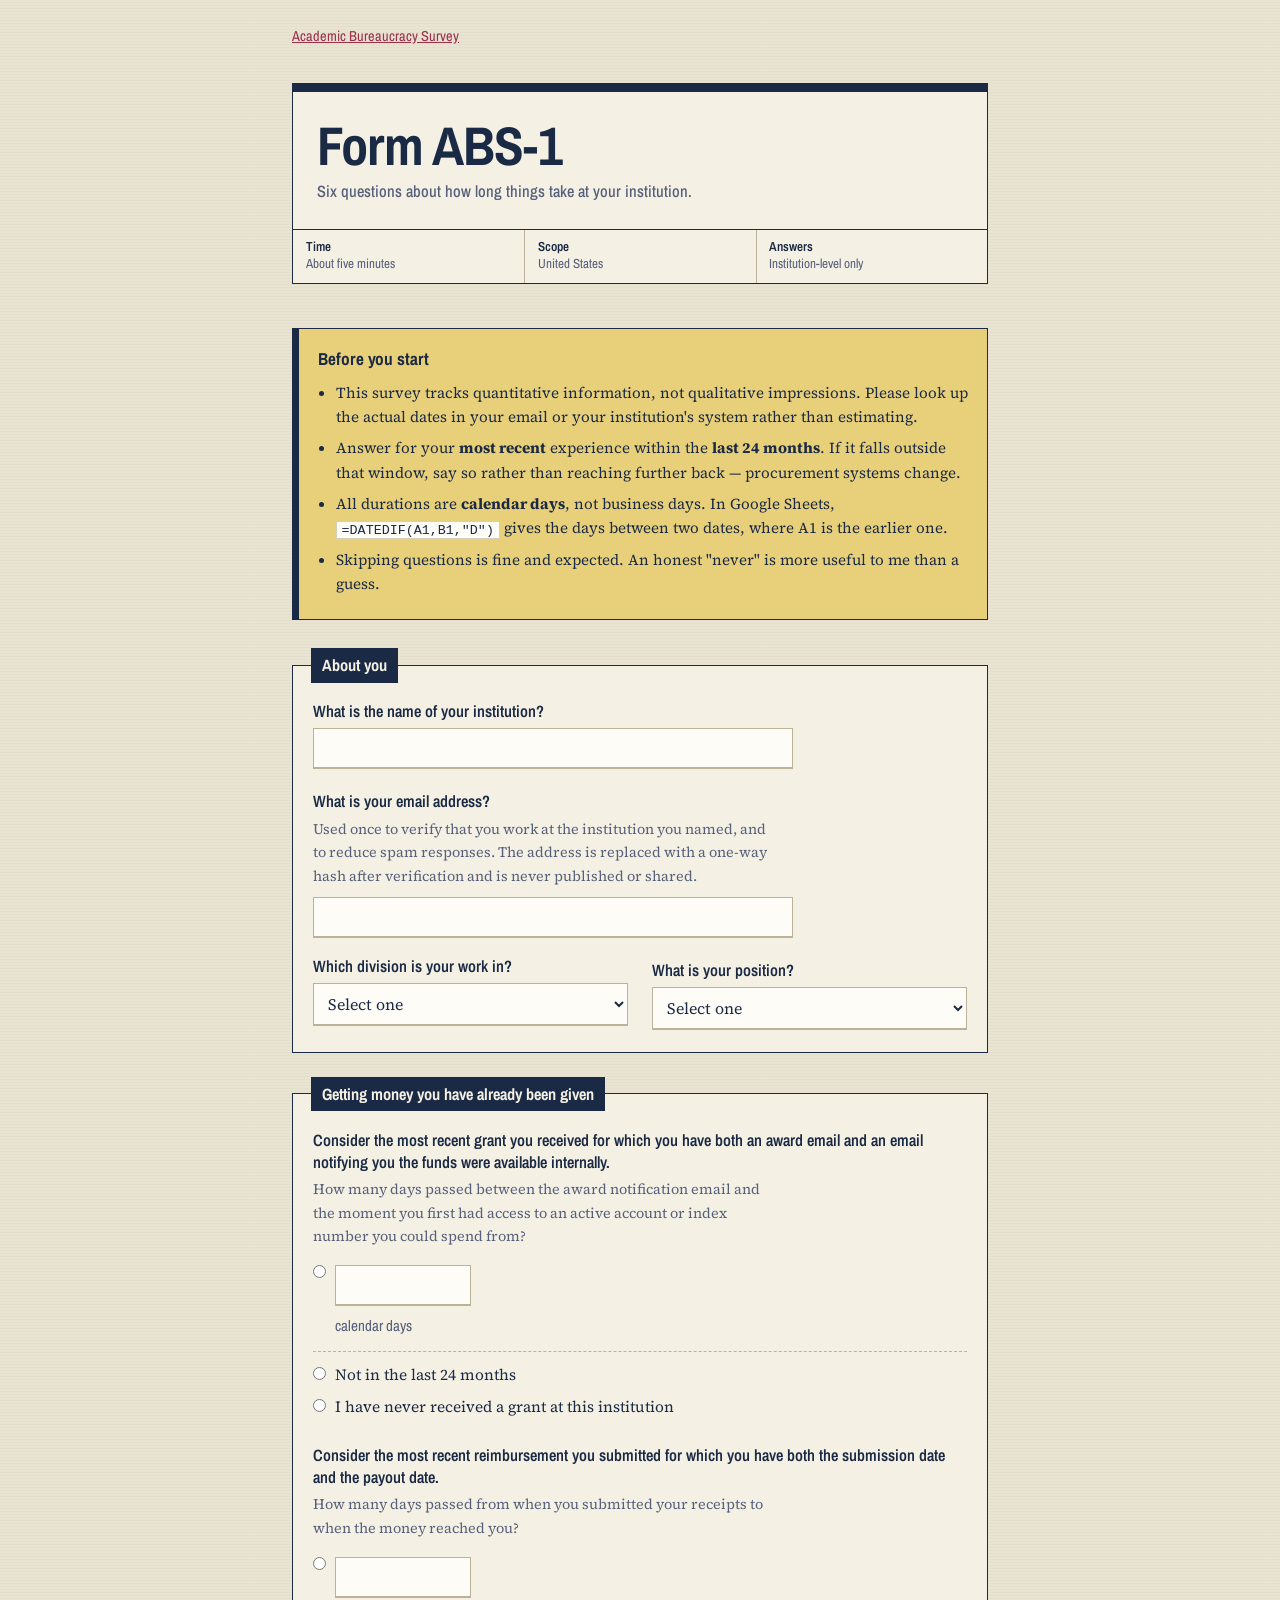
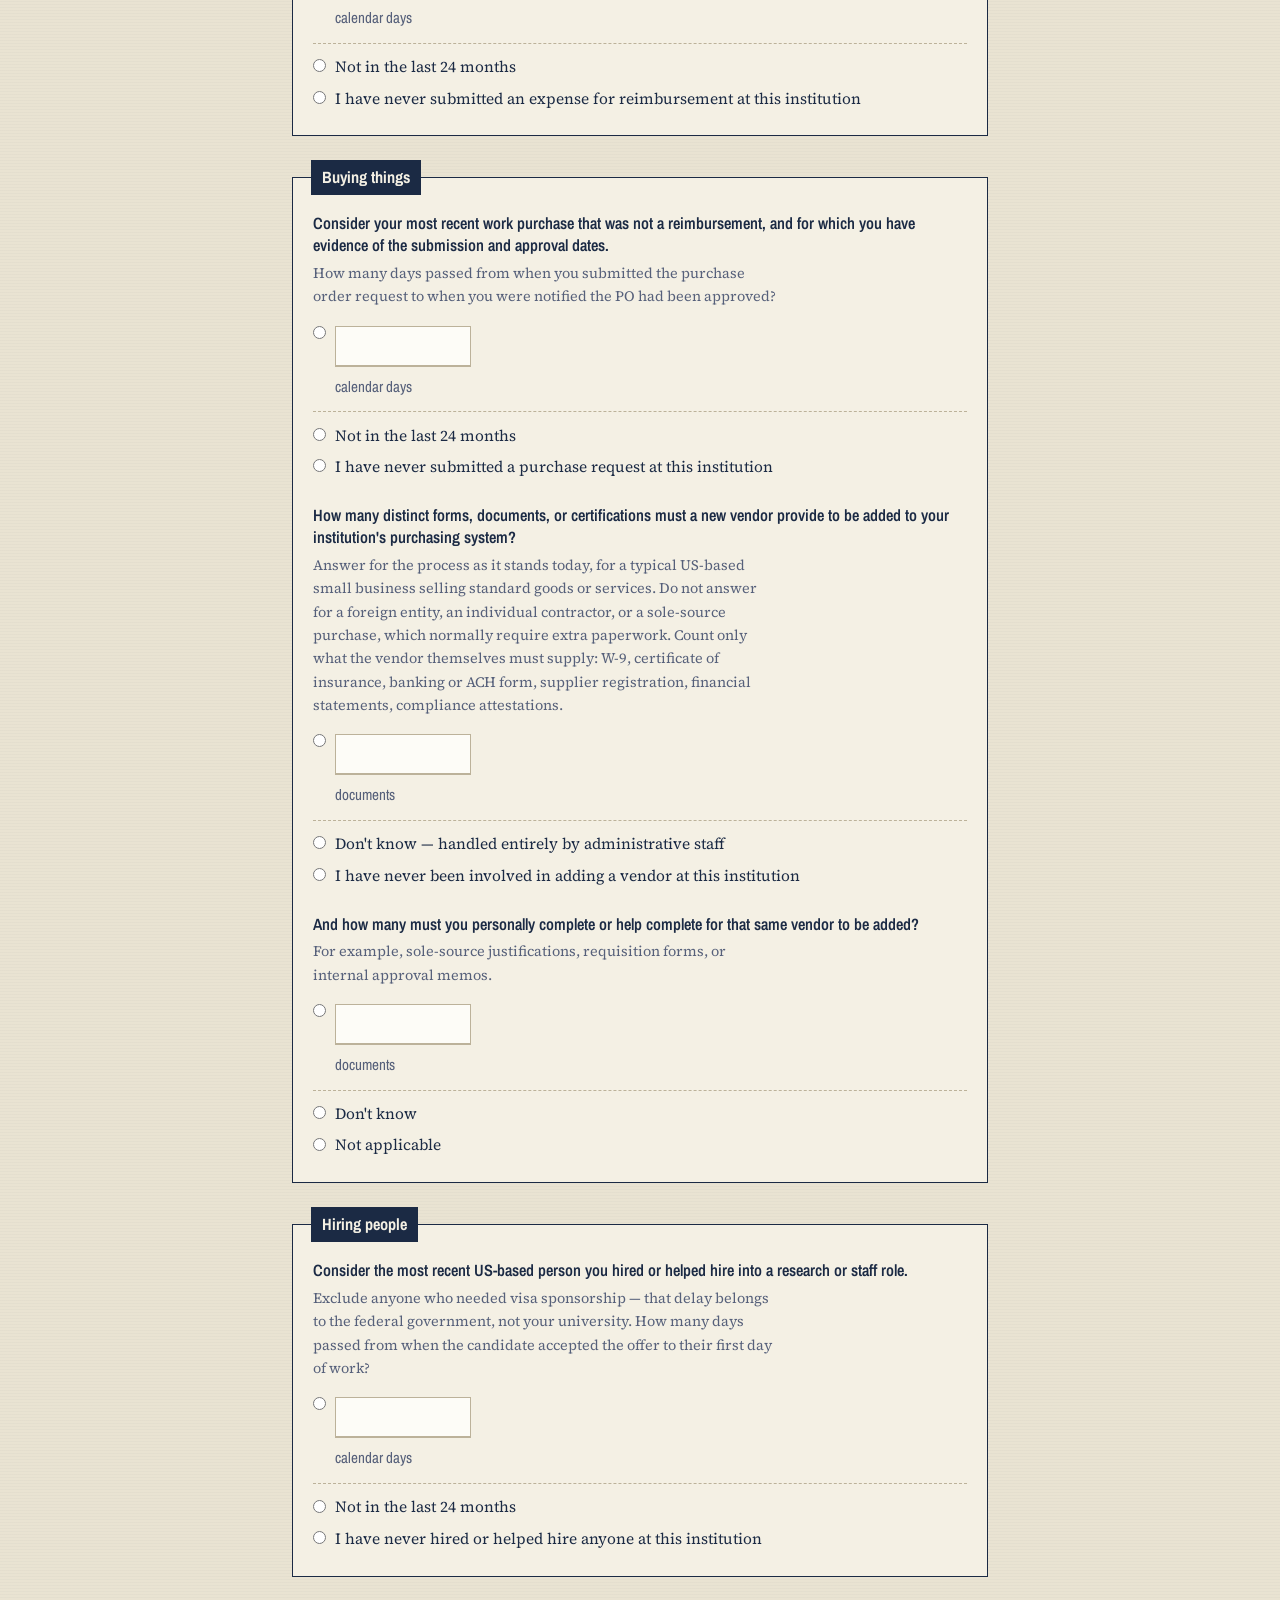
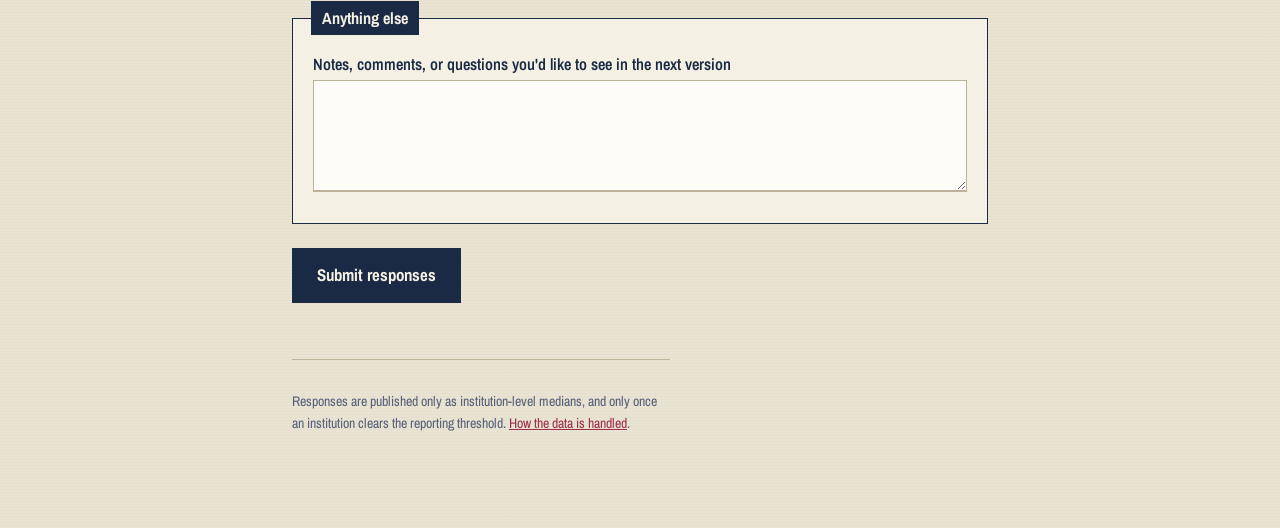
==== survey.html @ 0650f479 "Add files via upload" ====
<!doctype html>
<html lang="en">
<head>
<meta charset="utf-8">
<meta name="viewport" content="width=device-width, initial-scale=1">
<title>Fill out the survey — Academic Bureaucracy Survey</title>
<meta name="robots" content="noindex">
<link rel="preconnect" href="https://fonts.googleapis.com">
<link rel="preconnect" href="https://fonts.gstatic.com" crossorigin>
<link href="https://fonts.googleapis.com/css2?family=Archivo+Narrow:wght@500;600;700&family=Source+Serif+4:opsz,wght@8..60,400;8..60,600&display=swap" rel="stylesheet">
<link rel="stylesheet" href="assets/style.css">
</head>
<body>
<main class="sheet">

  <p class="crumb"><a href="index.html">Academic Bureaucracy Survey</a></p>

  <header class="docket">
    <div class="docket-body">
      <h1>Form ABS-1</h1>
      <p class="subtitle">Six questions about how long things take at your institution.</p>
    </div>
    <div class="docket-meta">
      <div><b>Time</b>About five minutes</div>
      <div><b>Scope</b>United States</div>
      <div><b>Answers</b>Institution-level only</div>
    </div>
  </header>

  <div class="instructions">
    <h2>Before you start</h2>
    <ul>
      <li>This survey tracks quantitative information, not qualitative impressions. Please look up the actual dates in your email or your institution's system rather than estimating.</li>
      <li>Answer for your <b>most recent</b> experience within the <b>last 24 months</b>. If it falls outside that window, say so rather than reaching further back — procurement systems change.</li>
      <li>All durations are <b>calendar days</b>, not business days. In Google Sheets, <code>=DATEDIF(A1,B1,"D")</code> gives the days between two dates, where A1 is the earlier one.</li>
      <li>Skipping questions is fine and expected. An honest "never" is more useful to me than a guess.</li>
    </ul>
  </div>

  <form id="abs-form" novalidate>

    <fieldset>
      <legend>About you</legend>

      <div class="q">
        <label for="institution">What is the name of your institution?</label>
        <input type="text" id="institution" name="institution" autocomplete="organization" required>
      </div>

      <div class="q">
        <label for="email">What is your email address?</label>
        <p class="help">Used once to verify that you work at the institution you named, and to reduce spam responses. The address is replaced with a one-way hash after verification and is never published or shared.</p>
        <input type="email" id="email" name="email" autocomplete="email" required>
      </div>

      <div class="pair">
        <div class="q">
          <label for="division">Which division is your work in?</label>
          <select id="division" name="division">
            <option value="">Select one</option>
            <option>Biological and life sciences</option>
            <option>Physical sciences and mathematics</option>
            <option>Engineering and computer science</option>
            <option>Medicine and health sciences</option>
            <option>Social sciences</option>
            <option>Humanities and arts</option>
            <option>Business, law, and public policy</option>
            <option>Education</option>
            <option>Library, museum, or research administration</option>
            <option>Other</option>
          </select>
        </div>

        <div class="q">
          <label for="position">What is your position?</label>
          <select id="position" name="position">
            <option value="">Select one</option>
            <option>PhD student</option>
            <option>Postdoc</option>
            <option>Non-tenured faculty</option>
            <option>Tenured faculty</option>
            <option>Research staff</option>
            <option>Administrator</option>
            <option>Other</option>
          </select>
        </div>
      </div>
    </fieldset>

    <fieldset>
      <legend>Getting money you have already been given</legend>

      <div class="q" data-name="grant_days">
        <span class="qtext">Consider the most recent grant you received for which you have both an award email and an email notifying you the funds were available internally.</span>
        <p class="help">How many days passed between the award notification email and the moment you first had access to an active account or index number you could spend from?</p>
        <div class="choices">
          <label class="choice"><input type="radio" name="grant_days_type" value="days"><span class="days-row"><input type="number" min="0" max="3000" step="1" name="grant_days" aria-label="Days from award notification to spendable account"><span class="unit">calendar days</span></span></label>
          <div class="escape">
            <label class="choice"><input type="radio" name="grant_days_type" value="outside"><span>Not in the last 24 months</span></label>
            <label class="choice"><input type="radio" name="grant_days_type" value="never"><span>I have never received a grant at this institution</span></label>
          </div>
        </div>
      </div>

      <div class="q" data-name="reimb_days">
        <span class="qtext">Consider the most recent reimbursement you submitted for which you have both the submission date and the payout date.</span>
        <p class="help">How many days passed from when you submitted your receipts to when the money reached you?</p>
        <div class="choices">
          <label class="choice"><input type="radio" name="reimb_days_type" value="days"><span class="days-row"><input type="number" min="0" max="3000" step="1" name="reimb_days" aria-label="Days from receipt submission to payout"><span class="unit">calendar days</span></span></label>
          <div class="escape">
            <label class="choice"><input type="radio" name="reimb_days_type" value="outside"><span>Not in the last 24 months</span></label>
            <label class="choice"><input type="radio" name="reimb_days_type" value="never"><span>I have never submitted an expense for reimbursement at this institution</span></label>
          </div>
        </div>
      </div>
    </fieldset>

    <fieldset>
      <legend>Buying things</legend>

      <div class="q" data-name="po_days">
        <span class="qtext">Consider your most recent work purchase that was not a reimbursement, and for which you have evidence of the submission and approval dates.</span>
        <p class="help">How many days passed from when you submitted the purchase order request to when you were notified the PO had been approved?</p>
        <div class="choices">
          <label class="choice"><input type="radio" name="po_days_type" value="days"><span class="days-row"><input type="number" min="0" max="3000" step="1" name="po_days" aria-label="Days from purchase order submission to approval"><span class="unit">calendar days</span></span></label>
          <div class="escape">
            <label class="choice"><input type="radio" name="po_days_type" value="outside"><span>Not in the last 24 months</span></label>
            <label class="choice"><input type="radio" name="po_days_type" value="never"><span>I have never submitted a purchase request at this institution</span></label>
          </div>
        </div>
      </div>

      <div class="q" data-name="vendor_forms_vendor">
        <span class="qtext">How many distinct forms, documents, or certifications must a new vendor provide to be added to your institution's purchasing system?</span>
        <p class="help">Answer for the process as it stands today, for a typical US-based small business selling standard goods or services. Do not answer for a foreign entity, an individual contractor, or a sole-source purchase, which normally require extra paperwork. Count only what the vendor themselves must supply: W-9, certificate of insurance, banking or ACH form, supplier registration, financial statements, compliance attestations.</p>
        <div class="choices">
          <label class="choice"><input type="radio" name="vendor_forms_vendor_type" value="count"><span class="days-row"><input type="number" min="0" max="60" step="1" name="vendor_forms_vendor" aria-label="Documents the vendor must provide"><span class="unit">documents</span></span></label>
          <div class="escape">
            <label class="choice"><input type="radio" name="vendor_forms_vendor_type" value="dontknow"><span>Don't know — handled entirely by administrative staff</span></label>
            <label class="choice"><input type="radio" name="vendor_forms_vendor_type" value="never"><span>I have never been involved in adding a vendor at this institution</span></label>
          </div>
        </div>
      </div>

      <div class="q" data-name="vendor_forms_self">
        <span class="qtext">And how many must you personally complete or help complete for that same vendor to be added?</span>
        <p class="help">For example, sole-source justifications, requisition forms, or internal approval memos.</p>
        <div class="choices">
          <label class="choice"><input type="radio" name="vendor_forms_self_type" value="count"><span class="days-row"><input type="number" min="0" max="60" step="1" name="vendor_forms_self" aria-label="Documents you must complete"><span class="unit">documents</span></span></label>
          <div class="escape">
            <label class="choice"><input type="radio" name="vendor_forms_self_type" value="dontknow"><span>Don't know</span></label>
            <label class="choice"><input type="radio" name="vendor_forms_self_type" value="never"><span>Not applicable</span></label>
          </div>
        </div>
      </div>
    </fieldset>

    <fieldset>
      <legend>Hiring people</legend>

      <div class="q" data-name="hire_days">
        <span class="qtext">Consider the most recent US-based person you hired or helped hire into a research or staff role.</span>
        <p class="help">Exclude anyone who needed visa sponsorship — that delay belongs to the federal government, not your university. How many days passed from when the candidate accepted the offer to their first day of work?</p>
        <div class="choices">
          <label class="choice"><input type="radio" name="hire_days_type" value="days"><span class="days-row"><input type="number" min="0" max="3000" step="1" name="hire_days" aria-label="Days from offer acceptance to first day of work"><span class="unit">calendar days</span></span></label>
          <div class="escape">
            <label class="choice"><input type="radio" name="hire_days_type" value="outside"><span>Not in the last 24 months</span></label>
            <label class="choice"><input type="radio" name="hire_days_type" value="never"><span>I have never hired or helped hire anyone at this institution</span></label>
          </div>
        </div>
      </div>
    </fieldset>

    <fieldset>
      <legend>Anything else</legend>
      <div class="q">
        <label for="comments">Notes, comments, or questions you'd like to see in the next version</label>
        <textarea id="comments" name="comments"></textarea>
      </div>
    </fieldset>

    <div class="submit-row">
      <button type="submit" class="cta" id="submit-btn">Submit responses</button>
    </div>

    <p class="status" id="status" hidden role="status"></p>
  </form>

  <div class="done" id="done" hidden>
    <h2>Received. Thank you.</h2>
    <p>Your institution's row gets closer to being publishable with every response. The single most useful thing you can do now is send this to two colleagues at your university — the results only work if enough people at one place answer.</p>
    <p><a href="index.html">Back to the survey homepage</a></p>
  </div>

  <footer class="foot">
    <p>Responses are published only as institution-level medians, and only once an institution clears the reporting threshold. <a href="index.html#privacy">How the data is handled</a>.</p>
  </footer>

</main>
<script src="assets/survey.js"></script>
</body>
</html>
---- assets/style.css ----
/* Academic Bureaucracy Survey — shared styles
   Visual language: institutional requisition form.
   Manila stock, blue-black ballpoint ink, stamp-pad violet. */

:root {
  --paper:      #e9e3d2;
  --paper-lit:  #f4f0e4;
  --field:      #fdfcf7;
  --ink:        #1b2a44;
  --ink-soft:   #56607a;
  --rule:       #bcb29a;
  --rule-soft:  #d6cfba;
  --stamp:      #9c2f4a;
  --canary:     #e8d07a;

  --measure: 63ch;
  --sans: "Archivo Narrow", "Arial Narrow", system-ui, sans-serif;
  --serif: "Source Serif 4", Georgia, serif;
}

*, *::before, *::after { box-sizing: border-box; }

html { -webkit-text-size-adjust: 100%; }

body {
  margin: 0;
  background: var(--paper);
  background-image:
    repeating-linear-gradient(0deg, rgba(27,42,68,.022) 0 1px, transparent 1px 3px);
  color: var(--ink);
  font-family: var(--serif);
  font-size: 17px;
  line-height: 1.62;
}

.sheet {
  max-width: 46rem;
  margin: 0 auto;
  padding: 0 1.25rem 5rem;
}

/* ---------- docket header ---------- */

.docket {
  position: relative;
  border: 1.5px solid var(--ink);
  border-top-width: 9px;
  background: var(--paper-lit);
  margin: 2.25rem 0 2.75rem;
  overflow: hidden;
}

.docket-body { padding: 1.75rem 1.5rem 1.5rem; }

.docket h1 {
  font-family: var(--sans);
  font-weight: 700;
  font-size: clamp(2.1rem, 8vw, 3.4rem);
  line-height: .96;
  letter-spacing: -.015em;
  margin: 0 0 .35rem;
  max-width: 18ch;
}

.docket .subtitle {
  font-family: var(--sans);
  font-size: 1.02rem;
  font-weight: 500;
  color: var(--ink-soft);
  margin: 0;
}

.docket-meta {
  display: grid;
  grid-template-columns: repeat(3, 1fr);
  border-top: 1.5px solid var(--ink);
}

.docket-meta div {
  padding: .5rem .8rem .6rem;
  font-family: var(--sans);
  font-size: .82rem;
  line-height: 1.35;
  color: var(--ink-soft);
}

.docket-meta div + div { border-left: 1px solid var(--rule); }
.docket-meta b { display: block; font-weight: 600; color: var(--ink); }

/* the one bold moment */
.stamp {
  position: absolute;
  right: -.6rem;
  bottom: 3.2rem;
  transform: rotate(-9deg);
  border: 3px double var(--stamp);
  color: var(--stamp);
  font-family: var(--sans);
  font-weight: 700;
  font-size: clamp(.8rem, 3.4vw, 1.15rem);
  letter-spacing: .06em;
  padding: .3rem .7rem;
  opacity: .82;
  pointer-events: none;
  animation: press .5s cubic-bezier(.2,.9,.3,1.2) both;
}

@keyframes press {
  from { opacity: 0; transform: rotate(-9deg) scale(1.55); }
  to   { opacity: .82; transform: rotate(-9deg) scale(1); }
}

@media (prefers-reduced-motion: reduce) {
  .stamp { animation: none; }
}

/* ---------- prose ---------- */

.prose { max-width: var(--measure); }
.prose p { margin: 0 0 1.1rem; }
.prose a:not(.cta) { color: var(--stamp); text-underline-offset: .18em; }

h2 {
  font-family: var(--sans);
  font-weight: 700;
  font-size: 1.3rem;
  letter-spacing: -.005em;
  margin: 2.75rem 0 .9rem;
  padding-bottom: .3rem;
  border-bottom: 1.5px solid var(--ink);
  max-width: var(--measure);
}

h3 {
  font-family: var(--sans);
  font-weight: 600;
  font-size: 1.05rem;
  margin: 1.9rem 0 .5rem;
}

.lede { font-size: 1.12rem; }

.note {
  font-size: .93rem;
  color: var(--ink-soft);
  max-width: var(--measure);
}

/* ---------- call to action ---------- */

.cta-row { margin: 2.5rem 0 1rem; }

a.cta,
button.cta {
  display: inline-block;
  font-family: var(--sans);
  font-weight: 700;
  font-size: 1.06rem;
  text-decoration: none;
  color: var(--paper-lit);
  background: var(--ink);
  padding: .8rem 1.5rem;
  border: 1.5px solid var(--ink);
}

.cta:hover, .cta:focus-visible { background: var(--stamp); border-color: var(--stamp); }

.cta-aside {
  font-family: var(--sans);
  font-size: .9rem;
  color: var(--ink-soft);
  margin: .6rem 0 0;
}

/* ---------- footer ---------- */

.foot {
  margin-top: 3.5rem;
  padding-top: 1rem;
  border-top: 1px solid var(--rule);
  font-family: var(--sans);
  font-size: .87rem;
  color: var(--ink-soft);
  max-width: var(--measure);
}

.foot a:not(.cta) { color: var(--stamp); }

/* ---------- form ---------- */

.crumb {
  font-family: var(--sans);
  font-size: .9rem;
  margin: 1.5rem 0 0;
}
.crumb a { color: var(--stamp); }

fieldset {
  border: 1.5px solid var(--ink);
  background: var(--paper-lit);
  padding: 0 1.25rem 1.35rem;
  margin: 0 0 1.5rem;
}

legend {
  font-family: var(--sans);
  font-weight: 700;
  font-size: 1.02rem;
  background: var(--ink);
  color: var(--paper-lit);
  padding: .25rem .7rem;
  margin-left: -.15rem;
}

.q { margin-top: 1.35rem; }
.q:first-of-type { margin-top: 1.1rem; }

.q > label,
.q .qtext {
  display: block;
  font-family: var(--sans);
  font-weight: 600;
  font-size: 1.02rem;
  line-height: 1.35;
  margin-bottom: .35rem;
}

.help {
  font-size: .9rem;
  color: var(--ink-soft);
  margin: 0 0 .55rem;
  max-width: 58ch;
}

input[type="text"],
input[type="email"],
input[type="number"],
select,
textarea {
  font-family: var(--serif);
  font-size: 1rem;
  color: var(--ink);
  background: var(--field);
  border: 1px solid var(--rule);
  border-bottom-width: 2px;
  border-radius: 0;
  padding: .5rem .6rem;
  width: 100%;
  max-width: 30rem;
}

input[type="number"] { max-width: 8.5rem; }

textarea { max-width: 100%; min-height: 7rem; resize: vertical; }

input:focus-visible, select:focus-visible, textarea:focus-visible {
  outline: 2px solid var(--stamp);
  outline-offset: 1px;
}

.days-row { display: flex; align-items: center; gap: .5rem; flex-wrap: wrap; }
.unit { font-family: var(--sans); font-size: .95rem; color: var(--ink-soft); }

.choices { margin: .45rem 0 0; }

.choice {
  display: flex;
  align-items: flex-start;
  gap: .55rem;
  padding: .2rem 0;
  font-size: .97rem;
  cursor: pointer;
}

.choice input { margin: .32rem 0 0; accent-color: var(--stamp); flex: none; }

.escape { border-top: 1px dashed var(--rule); margin-top: .55rem; padding-top: .45rem; }

.pair { display: flex; gap: 1.5rem; flex-wrap: wrap; }
.pair > div { flex: 1 1 12rem; }

.instructions {
  border: 1.5px solid var(--ink);
  border-left-width: 7px;
  background: var(--canary);
  padding: 1rem 1.2rem;
  margin: 0 0 1.75rem;
}

.instructions h2 {
  margin: 0 0 .5rem;
  border: 0;
  padding: 0;
  font-size: 1.08rem;
}

.instructions ul { margin: 0; padding-left: 1.1rem; }
.instructions li { margin-bottom: .4rem; font-size: .95rem; }

code {
  font-family: ui-monospace, "SFMono-Regular", Menlo, monospace;
  font-size: .88em;
  background: var(--field);
  border: 1px solid var(--rule-soft);
  padding: .05rem .3rem;
}

.submit-row { display: flex; align-items: center; gap: 1rem; flex-wrap: wrap; }

button.cta { cursor: pointer; font: inherit; font-family: var(--sans); font-weight: 700; font-size: 1.06rem; }
button.cta[disabled] { opacity: .5; cursor: progress; }

.status {
  font-family: var(--sans);
  font-size: .95rem;
  margin: 1rem 0 0;
  padding: .7rem .9rem;
  border-left: 5px solid var(--rule);
  background: var(--paper-lit);
  max-width: var(--measure);
}

.status.err { border-left-color: var(--stamp); color: var(--stamp); }
.status.ok  { border-left-color: var(--ink); }
.status[hidden] { display: none; }

.done {
  border: 1.5px solid var(--ink);
  border-top-width: 9px;
  background: var(--paper-lit);
  padding: 1.75rem 1.5rem;
  margin-top: 2.25rem;
}

.done h2 { margin-top: 0; }
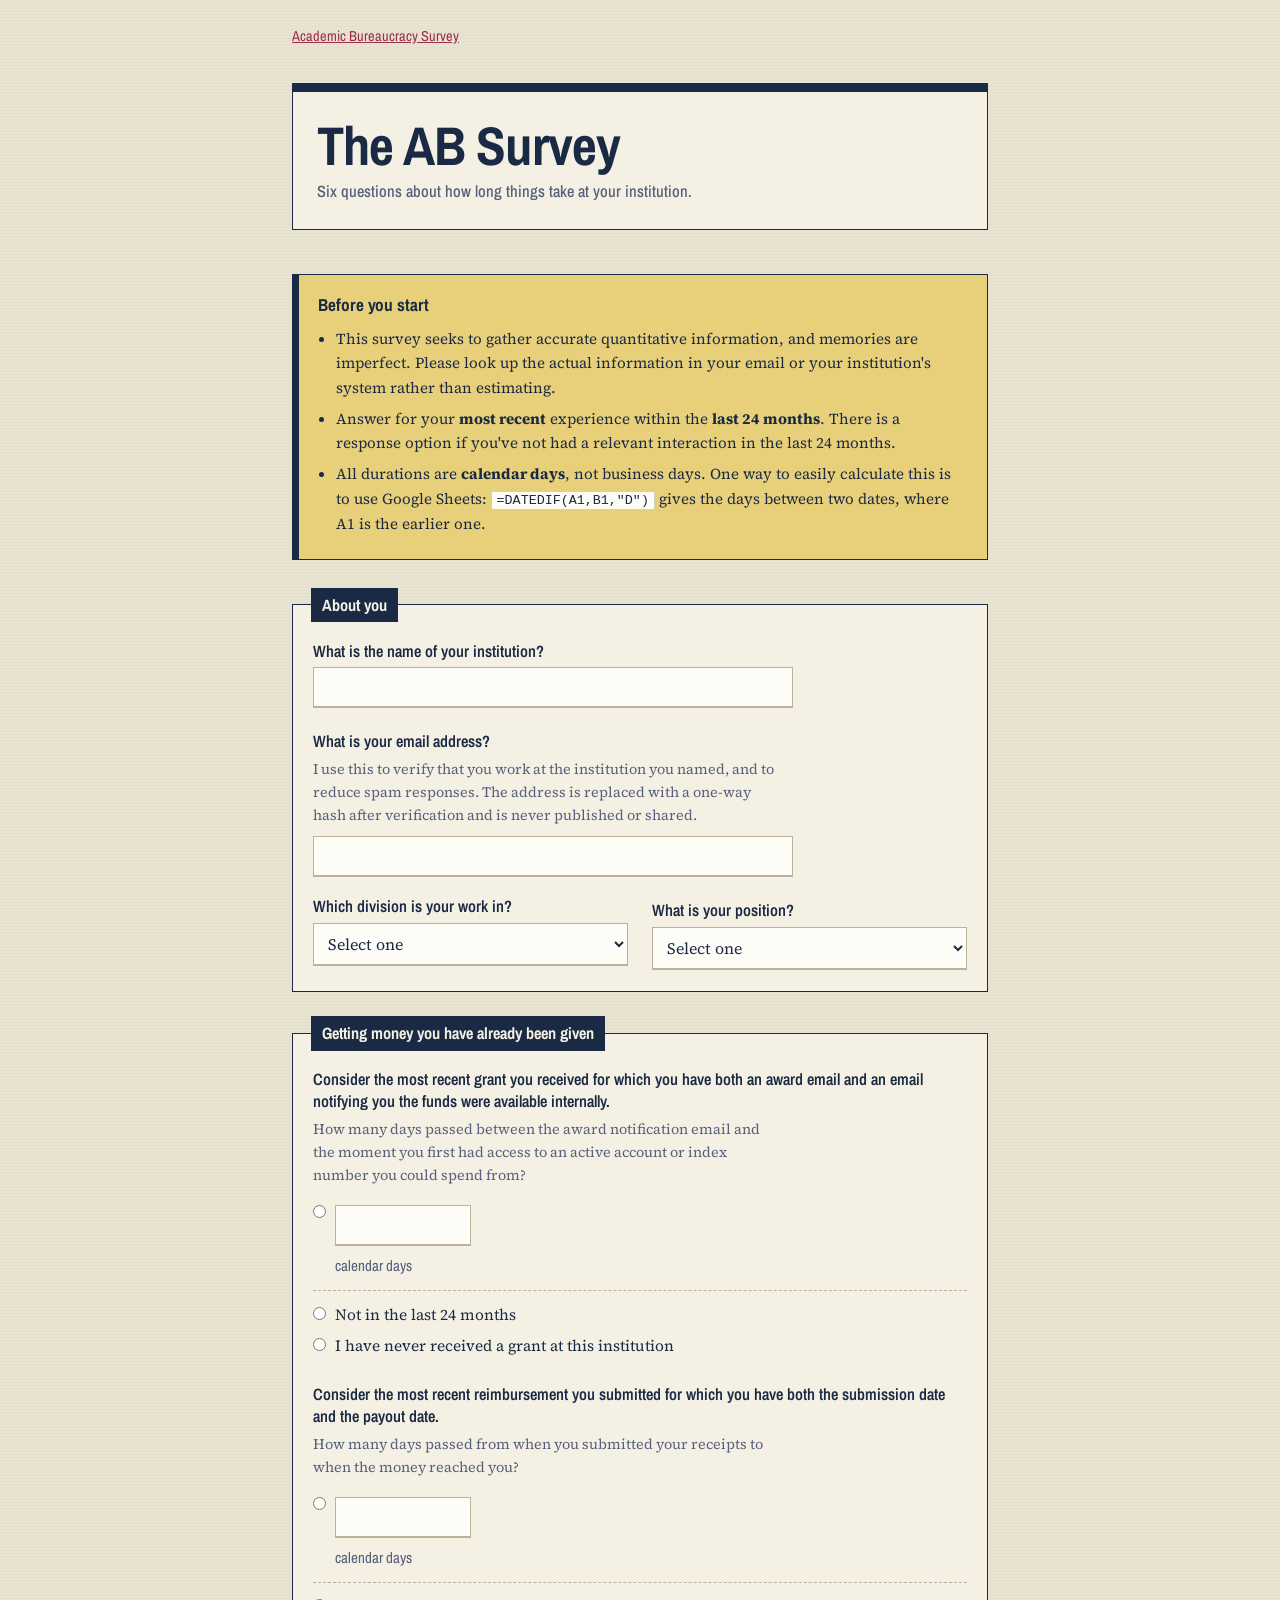
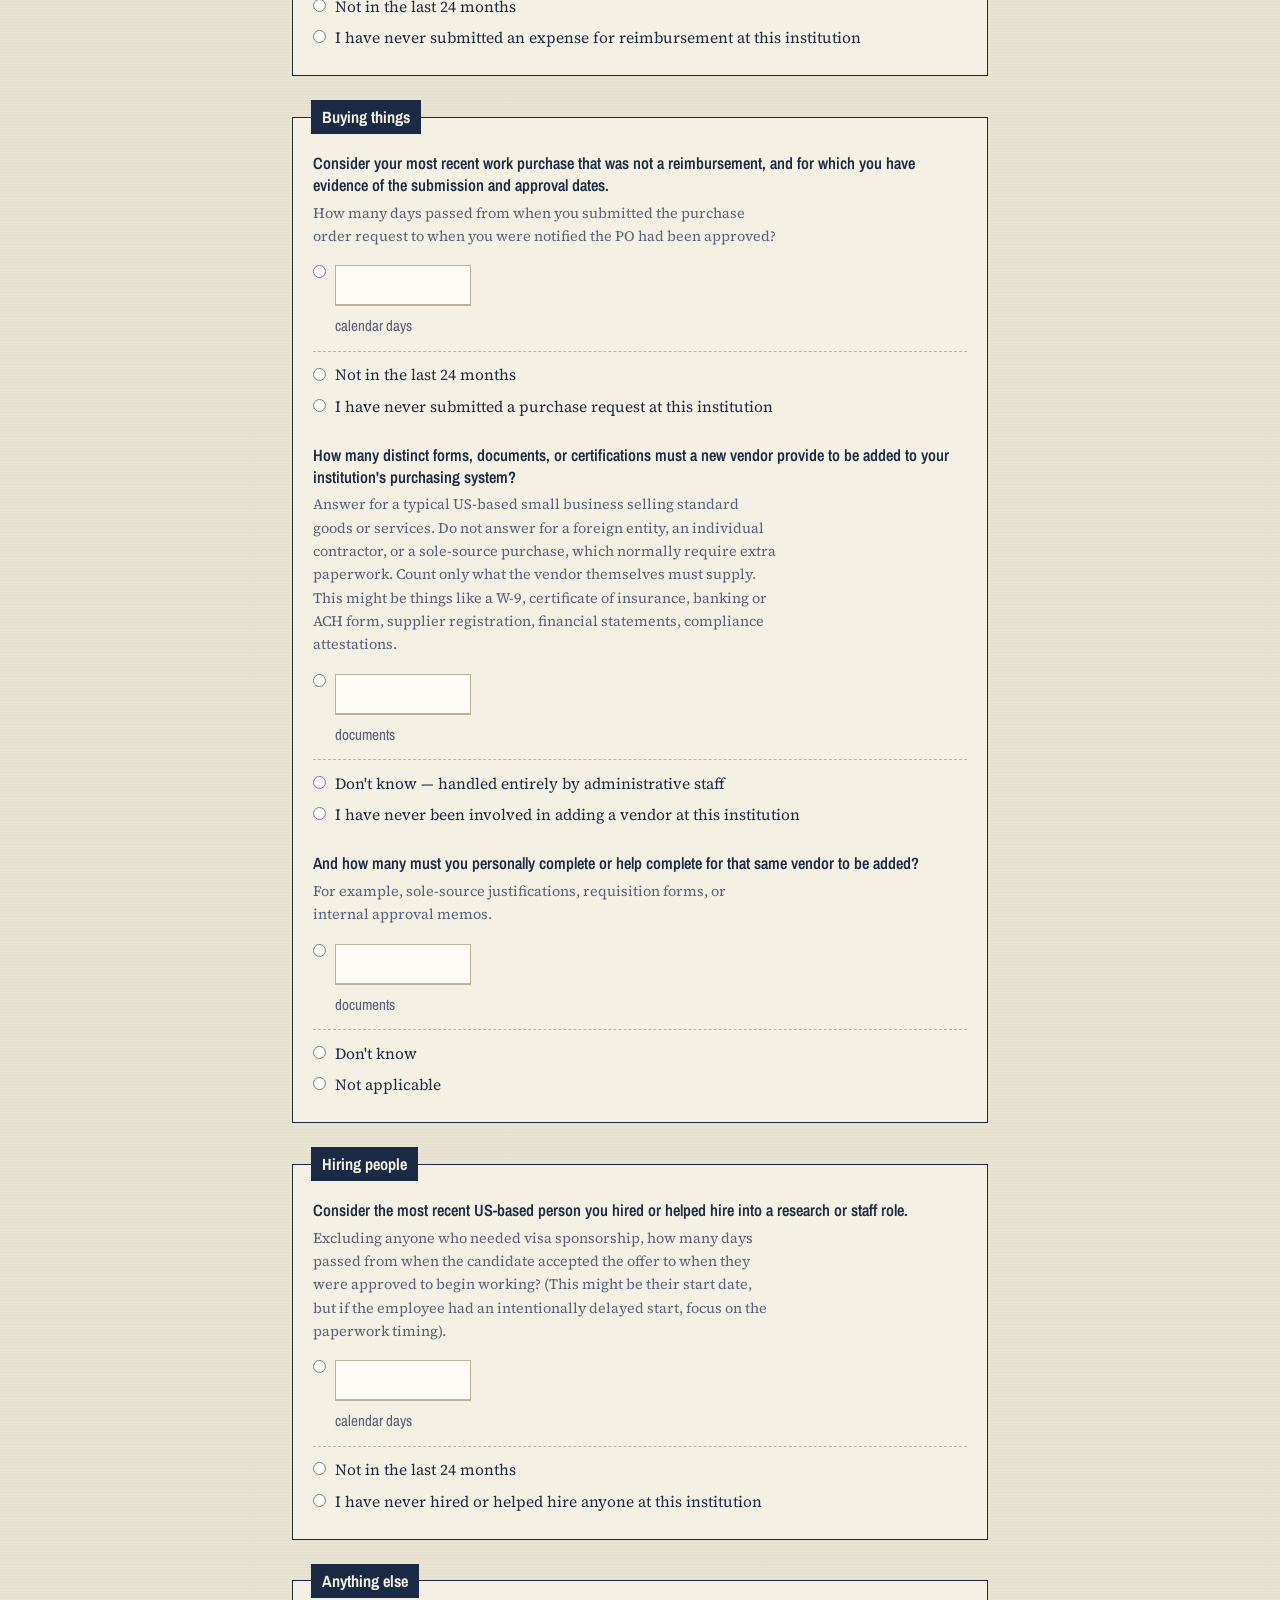
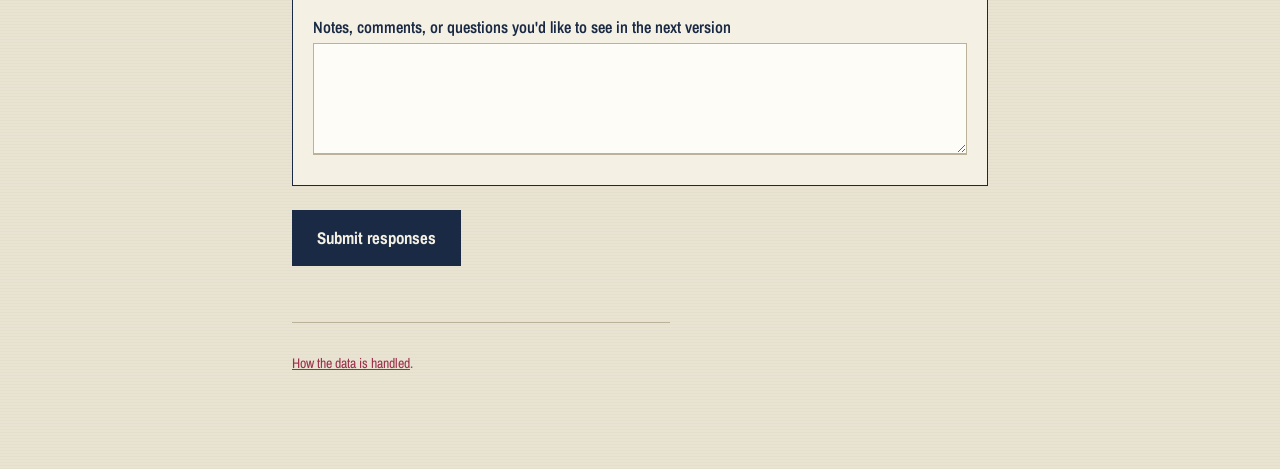
==== commit 2b67cfe7: "Update survey title and improve instructions" ====
--- a/survey.html
+++ b/survey.html
@@ -17,23 +17,17 @@
 
   <header class="docket">
     <div class="docket-body">
-      <h1>Form ABS-1</h1>
+      <h1>The AB Survey</h1>
       <p class="subtitle">Six questions about how long things take at your institution.</p>
-    </div>
-    <div class="docket-meta">
-      <div><b>Time</b>About five minutes</div>
-      <div><b>Scope</b>United States</div>
-      <div><b>Answers</b>Institution-level only</div>
     </div>
   </header>
 
   <div class="instructions">
     <h2>Before you start</h2>
     <ul>
-      <li>This survey tracks quantitative information, not qualitative impressions. Please look up the actual dates in your email or your institution's system rather than estimating.</li>
-      <li>Answer for your <b>most recent</b> experience within the <b>last 24 months</b>. If it falls outside that window, say so rather than reaching further back — procurement systems change.</li>
-      <li>All durations are <b>calendar days</b>, not business days. In Google Sheets, <code>=DATEDIF(A1,B1,"D")</code> gives the days between two dates, where A1 is the earlier one.</li>
-      <li>Skipping questions is fine and expected. An honest "never" is more useful to me than a guess.</li>
+      <li>This survey seeks to gather accurate quantitative information, and memories are imperfect. Please look up the actual information in your email or your institution's system rather than estimating.</li>
+      <li>Answer for your <b>most recent</b> experience within the <b>last 24 months</b>. There is a response option if you've not had a relevant interaction in the last 24 months. </li>
+      <li>All durations are <b>calendar days</b>, not business days. One way to easily calculate this is to use Google Sheets: <code>=DATEDIF(A1,B1,"D")</code> gives the days between two dates, where A1 is the earlier one.</li>
     </ul>
   </div>
 
@@ -49,7 +43,7 @@
 
       <div class="q">
         <label for="email">What is your email address?</label>
-        <p class="help">Used once to verify that you work at the institution you named, and to reduce spam responses. The address is replaced with a one-way hash after verification and is never published or shared.</p>
+        <p class="help">I use this to verify that you work at the institution you named, and to reduce spam responses. The address is replaced with a one-way hash after verification and is never published or shared.</p>
         <input type="email" id="email" name="email" autocomplete="email" required>
       </div>
 
@@ -132,7 +126,7 @@
 
       <div class="q" data-name="vendor_forms_vendor">
         <span class="qtext">How many distinct forms, documents, or certifications must a new vendor provide to be added to your institution's purchasing system?</span>
-        <p class="help">Answer for the process as it stands today, for a typical US-based small business selling standard goods or services. Do not answer for a foreign entity, an individual contractor, or a sole-source purchase, which normally require extra paperwork. Count only what the vendor themselves must supply: W-9, certificate of insurance, banking or ACH form, supplier registration, financial statements, compliance attestations.</p>
+        <p class="help">Answer for a typical US-based small business selling standard goods or services. Do not answer for a foreign entity, an individual contractor, or a sole-source purchase, which normally require extra paperwork. Count only what the vendor themselves must supply. This might be things like a W-9, certificate of insurance, banking or ACH form, supplier registration, financial statements, compliance attestations.</p>
         <div class="choices">
           <label class="choice"><input type="radio" name="vendor_forms_vendor_type" value="count"><span class="days-row"><input type="number" min="0" max="60" step="1" name="vendor_forms_vendor" aria-label="Documents the vendor must provide"><span class="unit">documents</span></span></label>
           <div class="escape">
@@ -160,7 +154,7 @@
 
       <div class="q" data-name="hire_days">
         <span class="qtext">Consider the most recent US-based person you hired or helped hire into a research or staff role.</span>
-        <p class="help">Exclude anyone who needed visa sponsorship — that delay belongs to the federal government, not your university. How many days passed from when the candidate accepted the offer to their first day of work?</p>
+        <p class="help">Excluding anyone who needed visa sponsorship, how many days passed from when the candidate accepted the offer to when they were approved to begin working? (This might be their start date, but if the employee had an intentionally delayed start, focus on the paperwork timing).</p>
         <div class="choices">
           <label class="choice"><input type="radio" name="hire_days_type" value="days"><span class="days-row"><input type="number" min="0" max="3000" step="1" name="hire_days" aria-label="Days from offer acceptance to first day of work"><span class="unit">calendar days</span></span></label>
           <div class="escape">
@@ -188,12 +182,12 @@
 
   <div class="done" id="done" hidden>
     <h2>Received. Thank you.</h2>
-    <p>Your institution's row gets closer to being publishable with every response. The single most useful thing you can do now is send this to two colleagues at your university — the results only work if enough people at one place answer.</p>
+    <p> I can't publish data until we have enough responses from your institution, so I'd greatly appreciate if you sent this to additional colleagues. </p>
     <p><a href="index.html">Back to the survey homepage</a></p>
   </div>
 
   <footer class="foot">
-    <p>Responses are published only as institution-level medians, and only once an institution clears the reporting threshold. <a href="index.html#privacy">How the data is handled</a>.</p>
+    <p><a href="index.html#privacy">How the data is handled</a>.</p>
   </footer>
 
 </main>
